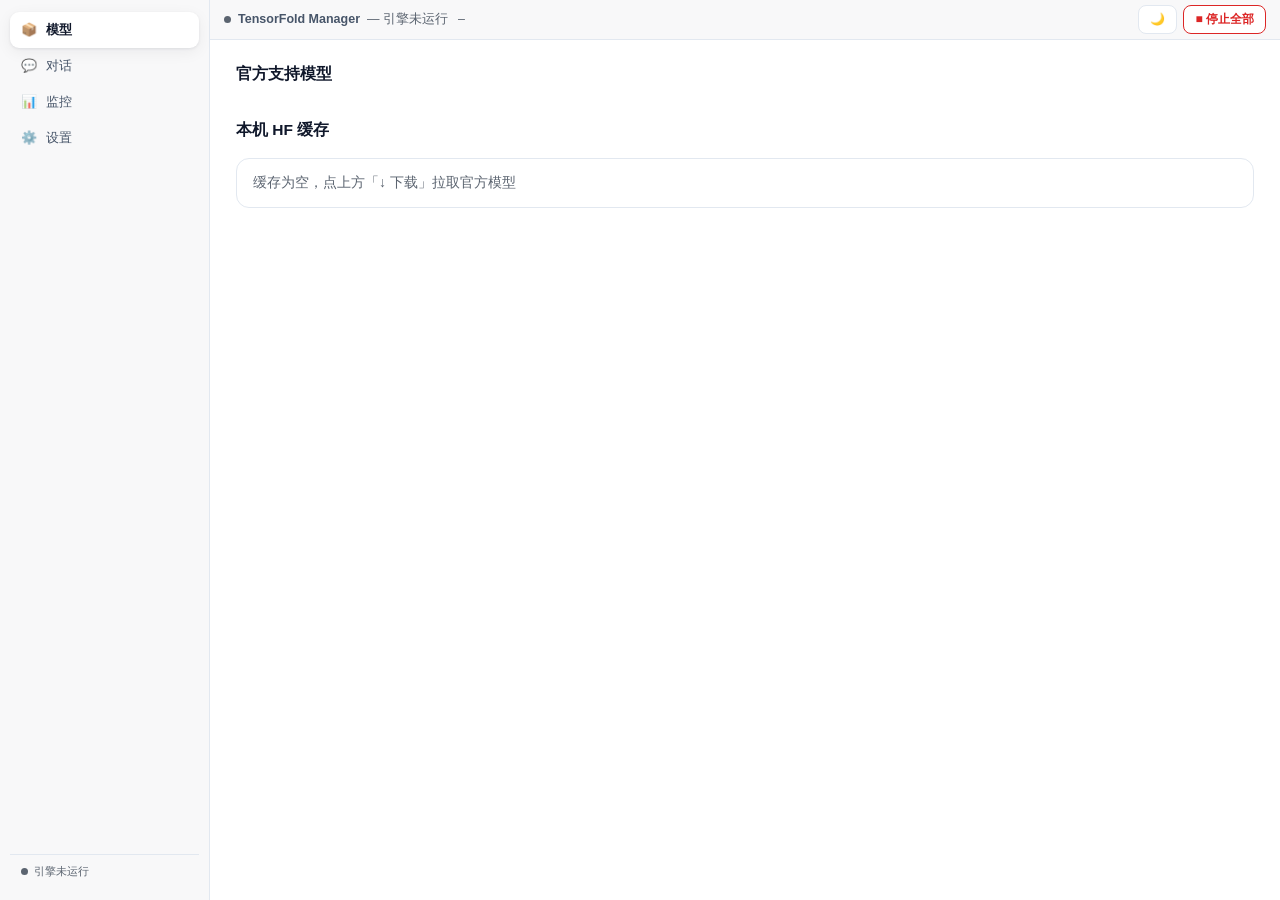
==== ui/index.html @ be12284e "v2.0.0: TensorFold Manager — native-shell Mac manager for TensorFold inference engine - Multi-instan" ====
<!DOCTYPE html>
<html lang="zh" data-theme="light">
<head>
<meta charset="UTF-8">
<meta name="viewport" content="width=device-width, initial-scale=1.0">
<title>TensorFold Manager</title>
<link rel="stylesheet" href="style.css">
</head>
<body>
<div class="app">
  <div class="side">
    <button class="nav-item on" data-page="models"><span class="ni">📦</span>模型<span class="nbadge" id="nav-dl-badge" style="display:none">0</span></button>
    <button class="nav-item" data-page="chat"><span class="ni">💬</span>对话</button>
    <button class="nav-item" data-page="metrics"><span class="ni">📊</span>监控</button>
    <button class="nav-item" data-page="settings"><span class="ni">⚙️</span>设置</button>
    <div class="sp"></div>
    <div class="foot"><span class="dot off" id="side-dot"></span><span id="side-status">引擎未运行</span></div>
  </div>
  <div class="main">

    <div class="topbar">
      <span class="wt"><span class="dot off" id="win-dot"></span>TensorFold Manager <span style="color:var(--ink4);font-weight:400" id="win-status">— 引擎未运行</span></span>
      <span class="ver" id="win-ver">—<span class="vtip" id="win-vtip"></span></span>
      <div class="tb-btns">
        <button class="tbtn" id="win-theme">🌙</button>
        <button class="tbtn stop" id="win-power" onclick="stopAll()">■ 停止全部</button>
      </div>
    </div>

    <!-- 模型页（第一页） -->
    <div class="page on" id="page-models">
      <div class="pg">
        <h3>官方支持模型</h3>
        <div class="mcards" id="mcards"></div>
        <h3>本机 HF 缓存</h3>
        <div class="plist" id="cache-list"></div>
      </div>
    </div>

    <!-- 对话页 -->
    <div class="page" id="page-chat">
      <div class="conv-col">
        <div class="conv-head"><button class="newchat" id="btn-newchat">＋ 新对话</button></div>
        <div class="convs" id="convs"></div>
      </div>
      <div class="chat-col">
        <div class="chat-top">
          <select id="chat-model" class="model-select"></select>
          <span class="chip" id="chat-ctx">ctx —</span>
        </div>
        <div class="chat-body" id="chat-body"></div>
        <div class="chat-input">
          <div class="cin-box">
            <textarea id="chat-text" rows="2" placeholder="问点什么…（⏎ 发送 · ⇧⏎ 换行）"></textarea>
            <div class="cin-bar">
              <span class="mini-chip">⚡ 流式</span>
              <button class="send" id="btn-send">↑</button>
            </div>
          </div>
        </div>
      </div>
    </div>

    <!-- 监控页 -->
    <div class="page" id="page-metrics">
      <div class="pg">
        <div class="mgrid">
          <div class="stat"><div class="lb">生成速度<span>2s</span></div><div class="v" id="st-tps">—<small>tok/s</small></div><div class="sub" id="st-tps-sub">实时</div><div class="bars" id="bars-tps"></div></div>
          <div class="stat"><div class="lb">引擎内存<span>2s</span></div><div class="v" id="st-mem">—</div><div class="sub" id="st-mem-sub">全部实例足迹</div><div class="bars" id="bars-mem"></div></div>
          <div class="stat"><div class="lb">空闲内存<span>2s</span></div><div class="v" id="st-free">—</div><div class="sub" id="st-free-sub">系统可用</div><div class="bars" id="bars-free"></div></div>
        </div>
        <div class="chartbox">
          <div class="lb"><span>token 吞吐（近 10 分钟）</span><span style="font-family:ui-monospace,monospace">输出 <span style="color:var(--ok)">━</span></span></div>
          <svg id="chart-tps" viewBox="0 0 520 110" preserveAspectRatio="none"></svg>
        </div>
        <div class="kv">
          <div class="stat"><div class="lb">KV 缓存占用</div><div class="v" id="st-kv">—</div><div class="sub" id="st-kv-sub">各池最大值</div></div>
          <div class="stat"><div class="lb">请求队列</div><div class="v" id="st-req">—</div><div class="sub" id="st-req-sub">活跃 · 排队</div></div>
          <div class="stat"><div class="lb">MTP 接受率</div><div class="v" id="st-mtp">—</div><div class="sub">草稿采纳</div></div>
          <div class="stat"><div class="lb">运行实例</div><div class="v" id="st-inst">0</div><div class="sub" id="st-inst-sub">多实例并行</div></div>
        </div>
        <div class="plist" id="inst-list"></div>
      </div>
    </div>

    <!-- 设置页 -->
    <div class="page" id="page-settings">
      <div class="pg">
        <h3>引擎</h3>
        <div class="plist">
          <div class="setrow"><div class="sl"><b>端口分配</b><span>多实例并行 · 从 8080 起自动分配空闲端口（模型设置可显式指定）</span></div><span class="field">8080 +自动</span></div>
          <div class="setrow"><div class="sl"><b>默认上下文长度</b><span>--context · 新建/加载模型时的初始值，可在模型设置里单独覆盖</span></div><input class="field num" id="set-ctx" type="number" value="32768"></div>
          <div class="setrow"><div class="sl"><b>并发上限</b><span>--parallel · 同时处理的请求数，超出排队</span></div><input class="field num" id="set-parallel" type="number" value="4"></div>
          <div class="setrow"><div class="sl"><b>Prompt 缓存容量</b><span>--prompt-cache-gib · 跨请求前缀缓存，256G 内存可给大</span></div><input class="field num" id="set-pcache" type="number" value="16"></div>
          <div class="setrow"><div class="sl"><b>启动时自动拉起引擎</b><span>开机后免手动，菜单栏图标变绿即可用</span></div><span class="switch" id="set-autostart"></span></div>
        </div>
        <h3>更新</h3>
        <div class="plist">
          <div class="setrow"><div class="sl"><b>自动检查更新</b><span>每天各查一次 GitHub：引擎源 ashhart/TensorFold · App 源本仓库 Releases</span></div><span class="switch on" id="set-updcheck"></span></div>
          <div class="setrow"><div class="sl"><b>当前版本</b><span id="ver-sub">App — · 引擎 —</span></div><button class="mbtn" id="btn-updcheck">检查更新 ▸</button></div>
          <div class="setrow" id="upd-row" style="display:none"><div class="sl"><b>发现新版本</b><span>顶栏版本号亮绿点 · 一键升级</span></div><button class="mbtn pri" id="btn-updapply">升级</button></div>
        </div>
        <h3>应用</h3>
        <div class="plist">
          <div class="setrow"><div class="sl"><b>菜单栏常驻</b><span>显示 token 速度，点开可启停引擎</span></div><span class="switch on" id="set-menubar"></span></div>
          <div class="setrow"><div class="sl"><b>关闭主窗口时最小化到菜单栏</b><span>而不是退出应用</span></div><span class="switch on" id="set-close2mb"></span></div>
          <div class="setrow"><div class="sl"><b>主题</b><span>浅色 / 深色</span></div><button class="mbtn" id="btn-theme2">切换主题</button></div>
        </div>
        <h3>本地</h3>
        <div class="plist">
          <div class="setrow"><div class="sl"><b>HF 缓存目录</b><span id="hf-sub">~/.cache/huggingface/hub</span></div><button class="mbtn" id="btn-openhf">打开 ▸</button></div>
          <div class="setrow"><div class="sl"><b>API 端点</b><span>复制给其他应用接 OpenAI 兼容接口</span></div><button class="mbtn" id="btn-copyapi">http://127.0.0.1:—/v1 ⧉</button></div>
          <div class="setrow"><div class="sl"><b>代理</b><span>引擎子进程自动清除 PROXY 变量并设 NO_PROXY=127.0.0.1</span></div><span class="field">已内置</span></div>
        </div>
      </div>
    </div>

  </div>

  <div class="overlay" id="ms-overlay" onclick="if(event.target===this)closeSettings()">
    <div class="modal">
      <div class="mh"><b id="ms-title">模型设置</b><button class="x" onclick="closeSettings()">✕</button></div>
      <div class="mb2">
        <div class="seg2">
          <button class="on" onclick="msTab(this,'basic')">基础</button>
          <button onclick="msTab(this,'adv')">高级</button>
        </div>
        <div id="ms-basic">
          <div class="frow"><label>上下文长度<div class="hint2">--context</div></label><input id="ms-context" type="number" value="32768"></div>
          <div class="frow"><label>最大输出<div class="hint2">--max-tokens</div></label><input id="ms-maxtok" type="number" value="4096"></div>
          <div class="frow"><label>温度<div class="hint2">--temperature</div></label><input id="ms-temp" type="number" step="0.05" placeholder="引擎默认"></div>
          <div class="frow"><label>Top-P / Top-K<div class="hint2">--top-p / --top-k</div></label><input id="ms-topp" type="number" step="0.01" placeholder="引擎默认"></div>
          <div class="frow"><label>思考模式<div class="hint2">--thinking / --no-thinking</div></label><span class="switch" id="ms-thinking"></span></div>
          <div class="frow"><label>推理强度<div class="hint2">--reasoning-effort</div></label><select id="ms-effort"><option value="">默认</option><option>low</option><option>medium</option><option>high</option><option>xhigh</option></select></div>
        </div>
        <div id="ms-adv" style="display:none">
          <div class="frow"><label>并发上限<div class="hint2">--parallel</div></label><input id="ms-parallel" type="number" placeholder="用全局设置"></div>
          <div class="frow"><label>服务端口<div class="hint2">--port · 留空自动分配</div></label><input id="ms-port" type="number" placeholder="自动"></div>
          <div class="frow"><label>MTP 草稿数<div class="hint2">--mtp-drafts（0=关推测解码）</div></label><input id="ms-mtpd" type="number" placeholder="引擎默认"></div>
          <div class="frow"><label>MTP 置信阈值<div class="hint2">--mtp-confidence</div></label><input id="ms-mtpc" type="number" step="0.05" placeholder="引擎默认"></div>
          <div class="frow"><label>KV 精度<div class="hint2">--kv-dtype · int8/int4 省内存</div></label><select id="ms-kvdt"><option value="">默认(bf16)</option><option>int8</option><option>int4</option></select></div>
          <div class="frow"><label>Prompt 缓存<div class="hint2">--prompt-cache-gib</div></label><input id="ms-pcache" type="number" placeholder="用全局设置"></div>
          <div class="frow"><label>视觉输入<div class="hint2">--vision · 需模型支持</div></label><span class="switch" id="ms-vision"></span></div>
          <div class="frow"><label>后端<div class="hint2">--backend</div></label><select id="ms-backend"><option value="">auto</option><option>mlx</option></select></div>
        </div>
      </div>
      <div class="mf">
        <button class="mbtn" id="ms-recommend">推荐值</button>
        <button class="mbtn" id="ms-reset">恢复默认</button>
        <button class="mbtn" onclick="closeSettings()">取消</button>
        <button class="mbtn pri" id="ms-save">保存并重启引擎</button>
      </div>
    </div>
  </div>
</div>
<script src="vendor/marked.umd.js"></script>
<script src="vendor/marked-highlight.umd.js"></script>
<script src="vendor/highlight.min.js"></script>
<script src="vendor/purify.min.js"></script>
<script src="app.js"></script>
</body>
</html>
---- ui/style.css ----
/* ============ 设计令牌（深浅两套，全部 var() 引用） ============ */
:root{
  --bg:#ffffff; --bg2:#f8fafc; --bg3:#f1f5f9; --side:#f8f8f9;
  --ink:#0f172a; --ink2:#475569; --ink3:#64748b; --ink4:#5b6470;
  --line:#e2e8f0; --line2:#cbd5e1;
  --code-bg:#f3f4f6;
  --btn:#171717; --btn-hover:#27272a; --btn-ink:#ffffff;
  --danger:#dc2626; --danger-bg:rgba(220,38,38,.08);
  --ok:#16a34a; --ok-bg:rgba(22,163,74,.1);
  --warn:#d97706; --info:#3b82f6;
  --pill:#f1f5f9; --pill-active:#ffffff;
  --shadow:0 1px 3px rgba(15,23,42,.08),0 4px 16px rgba(15,23,42,.06);
  --run-bg:#dcf3e3; --run-ink:#166534; --dl-ink:#1d4ed8; --nbadge-bg:#1d4ed8;
  --shadow-lg:0 8px 40px rgba(15,23,42,.18);
}
[data-theme="dark"]{
  --bg:#1d1d20; --bg2:#252529; --bg3:#2d2d32; --side:#212124;
  --ink:#efefef; --ink2:#c5c5cc; --ink3:#a8a8b0; --ink4:#9a9aa2;
  --line:#3f3f46; --line2:#52525b;
  --code-bg:#27272a;
  --btn:#e5e5e5; --btn-hover:#d4d4d4; --btn-ink:#18181b;
  --danger:#f87171; --danger-bg:rgba(248,113,113,.14);
  --ok:#4ade80; --ok-bg:rgba(74,222,128,.14);
  --warn:#fbbf24; --info:#60a5fa;
  --pill:#2d2d32; --pill-active:#3f3f46;
  --shadow:0 1px 3px rgba(0,0,0,.4);
  --run-bg:#24362a; --run-ink:#6ee7a0; --dl-ink:#93c5fd; --nbadge-bg:#2563eb;
  --shadow-lg:0 8px 40px rgba(0,0,0,.5);
}
*{margin:0;padding:0;box-sizing:border-box}
html,body{height:100%}
body{
  font-family:-apple-system,"SF Pro Text","PingFang SC","Noto Sans SC","Helvetica Neue",sans-serif;
  background:var(--bg);color:var(--ink);font-size:14px;line-height:1.55;
  -webkit-font-smoothing:antialiased;overflow:hidden;
  -webkit-user-select:none;user-select:none;
}
button{font:inherit;cursor:pointer;border:none;background:none;color:inherit}
input,select,textarea{-webkit-user-select:text;user-select:text}
::selection{background:var(--line2)}

/* ============ 顶栏 ============ */
.topbar{height:40px;flex:none;display:flex;align-items:center;padding:0 14px;gap:10px;border-bottom:1px solid var(--line);background:var(--side);-webkit-app-region:drag}
.topbar .wt{font-size:12.5px;font-weight:600;color:var(--ink2);display:flex;align-items:center;gap:7px;-webkit-app-region:no-drag}
.dot{width:7px;height:7px;border-radius:50%;flex:none}
.dot.on{background:var(--ok);box-shadow:0 0 6px var(--ok)}
.dot.off{background:var(--ink4)}
.topbar .tb-btns{margin-left:auto;display:flex;gap:6px;-webkit-app-region:no-drag}
.tbtn{padding:4px 11px;border-radius:8px;font-size:12px;font-weight:600;color:var(--ink2);border:1px solid var(--line);background:var(--bg)}
.tbtn:hover{color:var(--ink);border-color:var(--line2)}
.tbtn.run{background:var(--btn);color:var(--btn-ink);border-color:var(--btn)}
.tbtn.stop{color:var(--danger);border-color:var(--danger)}
.tbtn[disabled]{opacity:.45;cursor:default}
.ver{position:relative;display:inline-flex;align-items:center;font-size:11.5px;color:var(--ink4);font-family:ui-monospace,monospace}
.ver .vdot{width:6px;height:6px;border-radius:50%;background:var(--ok);margin-left:4px;display:none}
.ver.new .vdot{display:inline-block}
.ver .vtip{position:absolute;top:22px;left:50%;transform:translateX(-50%);background:var(--btn);color:var(--btn-ink);font-size:11px;padding:3px 9px;border-radius:6px;white-space:nowrap;display:none;z-index:6;font-family:inherit}
.ver:hover .vtip{display:block}
.overlay{position:fixed;inset:0;background:rgba(10,12,16,.45);display:none;align-items:center;justify-content:center;z-index:20}
.overlay.open{display:flex}
.modal{width:430px;max-height:88%;background:var(--bg);border-radius:14px;box-shadow:var(--shadow-lg);display:flex;flex-direction:column;overflow:hidden}
.modal .mh{display:flex;align-items:center;padding:14px 18px;border-bottom:1px solid var(--line)}
.modal .mh b{font-size:14px}
.modal .mh .x{margin-left:auto;width:24px;height:24px;border-radius:7px;color:var(--ink3);font-size:14px}
.modal .mh .x:hover{background:var(--bg3);color:var(--ink)}
.modal .mb2{padding:14px 18px;overflow:auto}
.seg2{display:inline-flex;background:var(--bg3);border:1px solid var(--line);border-radius:8px;padding:2px;margin-bottom:14px}
.seg2 button{padding:4px 12px;border-radius:6px;font-size:12px;font-weight:600;color:var(--ink2)}
.seg2 button.on{background:var(--bg);color:var(--ink);box-shadow:var(--shadow)}
.frow{display:flex;align-items:center;gap:12px;padding:8px 0}
.frow label{width:120px;flex:none;font-size:12.5px;font-weight:600;color:var(--ink2)}
.frow .hint2{font-size:11px;color:var(--ink4);margin-top:2px;font-weight:400}
.frow input,.frow select{flex:1;background:var(--bg3);border:1px solid var(--line);border-radius:8px;padding:6px 10px;font-family:ui-monospace,monospace;font-size:12px;color:var(--ink);width:100%}
.frow input:focus,.frow select:focus{outline:none;border-color:var(--btn)}
.mf{display:flex;gap:8px;justify-content:flex-end;padding:12px 18px;border-top:1px solid var(--line);background:var(--bg2)}
.mbtn{padding:7px 14px;border-radius:9px;font-size:12.5px;font-weight:600;border:1px solid var(--line);color:var(--ink2)}
.mbtn:hover{color:var(--ink);border-color:var(--line2)}
.mbtn.pri{background:var(--btn);color:var(--btn-ink);border-color:var(--btn)}

.app{display:flex;height:100%}
.side{width:210px;flex:none;background:var(--side);border-right:1px solid var(--line);display:flex;flex-direction:column;padding:12px 10px}
.nav-item{display:flex;align-items:center;gap:9px;padding:8px 11px;border-radius:9px;font-size:13px;font-weight:550;color:var(--ink2);width:100%;text-align:left;transition:all .12s}
.nav-item:hover{background:var(--bg3);color:var(--ink)}
.nav-item.on{background:var(--bg);color:var(--ink);font-weight:650;box-shadow:var(--shadow)}
.nav-item .ni{width:16px;text-align:center;flex:none;opacity:.85}
.nbadge{margin-left:auto;background:var(--nbadge-bg);color:#fff;font-size:10px;font-weight:700;min-width:16px;height:16px;border-radius:99px;display:inline-flex;align-items:center;justify-content:center;padding:0 4px}
.side .sp{flex:1}
.side .foot{font-size:11px;color:var(--ink4);padding:8px 11px;border-top:1px solid var(--line);display:flex;align-items:center;gap:6px}
.main{flex:1;min-width:0;display:flex;flex-direction:column;background:var(--bg)}
.page{display:none;flex:1;min-height:0}
.page.on{display:flex}

/* ---- 对话页 ---- */
.conv-col{width:190px;flex:none;border-right:1px solid var(--line);display:flex;flex-direction:column;background:var(--bg)}
.conv-head{padding:10px;border-bottom:1px solid var(--line)}
.newchat{width:100%;padding:7px;border-radius:9px;border:1px dashed var(--line2);color:var(--ink2);font-size:12.5px;font-weight:600}
.newchat:hover{border-color:var(--btn);color:var(--ink)}
.convs{flex:1;overflow:auto;padding:6px}
.conv{padding:8px 10px;border-radius:9px;font-size:12.5px;color:var(--ink2);cursor:pointer;margin-bottom:2px}
.conv:hover{background:var(--bg3)}
.conv.on{background:var(--pill);color:var(--ink);font-weight:600}
.conv .meta{font-size:10.5px;color:var(--ink4);margin-top:2px;font-weight:400}
.chat-col{flex:1;display:flex;flex-direction:column;min-width:0}
.chat-top{height:44px;flex:none;border-bottom:1px solid var(--line);display:flex;align-items:center;padding:0 16px;gap:8px}
.model-select{background:var(--pill);border:1px solid var(--line);border-radius:99px;padding:3px 10px;font-size:11.5px;font-weight:600;color:var(--ink2);max-width:260px}
.chip{display:inline-flex;align-items:center;gap:6px;padding:3px 10px;border-radius:99px;background:var(--pill);font-size:11.5px;font-weight:600;color:var(--ink2)}
.chip .dot{width:6px;height:6px}
.chat-body{flex:1;overflow:auto;padding:20px 24px;display:flex;flex-direction:column;gap:16px}
.msg{max-width:78%;display:flex;flex-direction:column;gap:4px}
.msg .who{font-size:11px;color:var(--ink4);font-weight:600}
.msg .bub{padding:10px 14px;border-radius:13px;font-size:13.5px;-webkit-user-select:text;user-select:text}
.msg.user{align-self:flex-end;align-items:flex-end}
.msg.user .bub{background:var(--btn);color:var(--btn-ink);border-bottom-right-radius:4px}
.msg.ai{align-self:flex-start}
.msg.ai .bub{background:var(--bg3);border:1px solid var(--line);border-bottom-left-radius:4px;color:var(--ink)}
.bub code.ic{background:var(--code-bg);border:1px solid var(--line);padding:1px 5px;border-radius:5px;font-family:ui-monospace,monospace;font-size:12px}
.bub pre{background:var(--code-bg);border:1px solid var(--line);border-radius:9px;padding:10px 12px;overflow:auto;margin-top:6px;font-family:ui-monospace,monospace;font-size:12px;line-height:1.5;color:var(--ink)}
.bub p+p{margin-top:6px}
.bub ul,.bub ol{padding-left:18px}
.bub table{border-collapse:collapse;margin:6px 0}
.bub th,.bub td{border:1px solid var(--line);padding:3px 8px;font-size:12.5px}
.tps{font-size:11px;color:var(--ink4);display:flex;gap:10px}
.chat-input{flex:none;border-top:1px solid var(--line);padding:12px 16px;background:var(--bg)}
.cin-box{border:1px solid var(--line2);border-radius:13px;padding:10px 12px;background:var(--bg);transition:border-color .15s}
.cin-box:focus-within{border-color:var(--btn)}
.cin-box textarea{width:100%;border:none;background:none;resize:none;font:inherit;font-size:13.5px;color:var(--ink);outline:none}
.cin-box textarea::placeholder{color:var(--ink3)}
.cin-bar{display:flex;align-items:center;gap:8px;margin-top:8px}
.mini-chip{display:inline-flex;gap:5px;align-items:center;font-size:11px;color:var(--ink2);background:var(--bg3);border:1px solid var(--line);padding:3px 9px;border-radius:8px}
.send{margin-left:auto;width:30px;height:30px;border-radius:9px;background:var(--btn);color:var(--btn-ink);display:flex;align-items:center;justify-content:center;font-size:14px}
.send[disabled]{opacity:.45}

/* ---- 模型页 ---- */
.pg{flex:1;overflow:auto;padding:22px 26px;display:flex;flex-direction:column;gap:16px}
.pg h3{font-size:15.5px;font-weight:700}
.mcards{display:grid;grid-template-columns:repeat(2,1fr);gap:12px}
.mcard{border:1px solid var(--line);border-radius:13px;padding:15px 16px;background:var(--bg);transition:border-color .15s}
.mcard:hover{border-color:var(--line2)}
.mcard.active{border-color:var(--ok);box-shadow:0 0 0 3px var(--ok-bg)}
.mcard .mt{display:flex;align-items:center;gap:8px;margin-bottom:6px}
.mcard .mt b{font-size:13.5px}
.mcard .badge{font-size:10.5px;font-weight:700;padding:2px 7px;border-radius:99px}
.badge.run{background:var(--run-bg);color:var(--run-ink)}
.badge.own{background:var(--pill);color:var(--ink2)}
.mcard .rid{font-size:10.5px;color:var(--ink4);font-family:ui-monospace,monospace;margin-bottom:4px}
.mcard .desc{font-size:12px;color:var(--ink3);margin-bottom:10px;min-height:32px}
.mcard .row{display:flex;gap:6px;align-items:center}
.mcard .sz{font-size:11.5px;color:var(--ink4);margin-right:auto;font-family:ui-monospace,monospace}
.sbtn{padding:5px 12px;border-radius:8px;font-size:12px;font-weight:600;border:1px solid var(--line);color:var(--ink2);background:var(--bg)}
.sbtn:hover{border-color:var(--line2);color:var(--ink)}
.sbtn[disabled]{opacity:.45;cursor:default}
.sbtn.pri{background:var(--btn);color:var(--btn-ink);border-color:var(--btn)}
.sbtn.del:hover{color:var(--danger);border-color:var(--danger)}
.prog{height:5px;border-radius:99px;background:var(--bg3);overflow:hidden;margin:8px 0 4px}
.prog i{display:block;height:100%;background:var(--info);border-radius:99px;width:0%}
.plist{border:1px solid var(--line);border-radius:13px;overflow:hidden}
.pitem{display:flex;align-items:center;gap:10px;padding:11px 16px;border-bottom:1px solid var(--line);font-size:12.5px}
.pitem:last-child{border-bottom:none}
.pitem .mono{font-family:ui-monospace,monospace;font-size:11.5px;color:var(--ink2);overflow:hidden;text-overflow:ellipsis;white-space:nowrap}
.pitem .right{margin-left:auto;display:flex;gap:14px;align-items:center;color:var(--ink4);font-size:11.5px;font-family:ui-monospace,monospace;flex:none}
.pitem .empty{color:var(--ink4);font-size:12px;padding:13px 16px}

/* ---- 监控页 ---- */
.mgrid{display:grid;grid-template-columns:repeat(3,1fr);gap:12px}
.stat{border:1px solid var(--line);border-radius:13px;padding:15px 16px;background:var(--bg)}
.stat .lb{font-size:11.5px;color:var(--ink3);font-weight:600;display:flex;align-items:center;justify-content:space-between}
.stat .v{font-size:26px;font-weight:750;letter-spacing:-.02em;margin:6px 0 2px;font-variant-numeric:tabular-nums}
.stat .v small{font-size:12px;color:var(--ink4);font-weight:500}
.stat .sub{font-size:11px;color:var(--ink4);font-family:ui-monospace,monospace}
.bars{display:flex;gap:2.5px;align-items:flex-end;height:44px;margin-top:10px}
.bars i{flex:1;background:var(--line2);border-radius:2px;min-height:3px}
.bars i.hot{background:var(--warn)}
.bars i.max{background:var(--danger)}
.chartbox{border:1px solid var(--line);border-radius:13px;padding:15px 16px;background:var(--bg)}
.chartbox .lb{font-size:11.5px;color:var(--ink3);font-weight:600;margin-bottom:8px;display:flex;justify-content:space-between}
.chartbox svg{width:100%;height:120px;display:block}
.kv{display:grid;grid-template-columns:repeat(4,1fr);gap:12px}

/* ---- 设置页 ---- */
.setrow{display:flex;align-items:center;gap:14px;padding:13px 16px;border-bottom:1px solid var(--line)}
.setrow:last-child{border-bottom:none}
.setrow .sl{flex:1}
.setrow .sl b{font-size:13px;display:block}
.setrow .sl span{font-size:11.5px;color:var(--ink4)}
.field{background:var(--bg3);border:1px solid var(--line);border-radius:8px;padding:5px 10px;font-family:ui-monospace,monospace;font-size:12px;color:var(--ink);min-width:120px;text-align:center}
input.field{text-align:center}
input.field.num{min-width:120px}
.switch{width:36px;height:21px;border-radius:99px;background:var(--line2);position:relative;flex:none;cursor:pointer}
.switch::after{content:"";position:absolute;top:2px;left:2px;width:17px;height:17px;border-radius:50%;background:#fff;box-shadow:var(--shadow);transition:left .15s}
.switch.on{background:var(--ok)}
.switch.on::after{left:17px}

/* ---- 日志抽屉 ---- */
.logbox{border:1px solid var(--line);border-radius:13px;background:var(--code-bg);padding:10px 12px;max-height:180px;overflow:auto;font-family:ui-monospace,monospace;font-size:11px;line-height:1.6;color:var(--ink2);white-space:pre-wrap;-webkit-user-select:text;user-select:text}

/* toast */
#toast{position:fixed;bottom:18px;left:50%;transform:translateX(-50%);background:var(--btn);color:var(--btn-ink);padding:8px 16px;border-radius:10px;font-size:12.5px;font-weight:600;box-shadow:var(--shadow-lg);display:none;z-index:50;max-width:70%}
#toast.show{display:block}

/* hljs 双主题基色（精简版，跟随令牌） */
.hljs-keyword,.hljs-selector-tag,.hljs-type{color:var(--info)}
.hljs-string,.hljs-attr,.hljs-template-variable{color:var(--ok)}
.hljs-number,.hljs-literal{color:var(--warn)}
.hljs-comment,.hljs-quote{color:var(--ink4)}
.hljs-title,.hljs-function .hljs-title,.hljs-section{color:var(--danger)}
.hljs-built_in,.hljs-name{color:var(--dl-ink)}
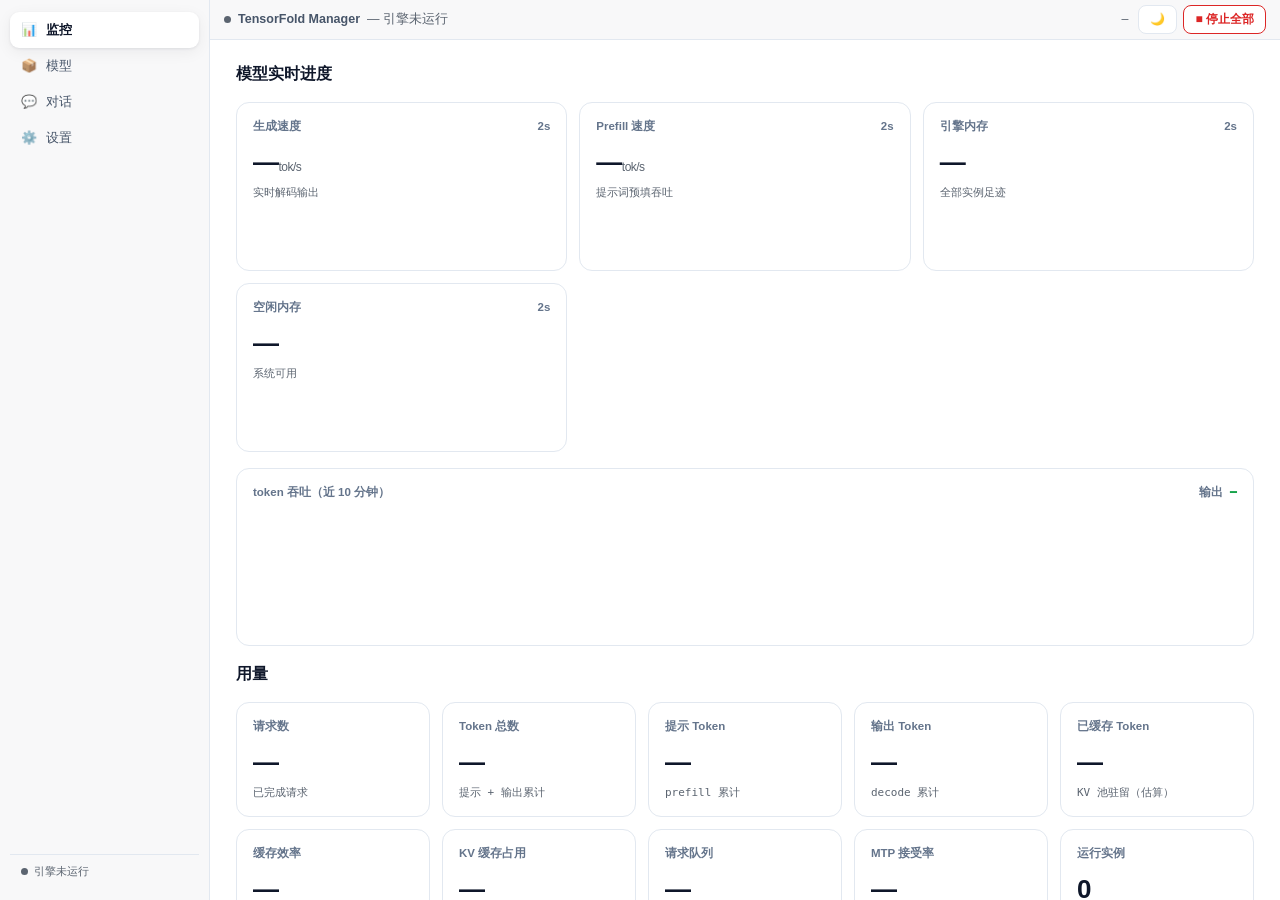
==== commit dd651180: "feat(v2.1): nav reorder, engine-upgrade hardening, metrics expansion, chat auto-load 1) 导航定序：监控 → 模型" ====
--- a/ui/index.html
+++ b/ui/index.html
@@ -9,9 +9,9 @@
 <body>
 <div class="app">
   <div class="side">
-    <button class="nav-item on" data-page="models"><span class="ni">📦</span>模型<span class="nbadge" id="nav-dl-badge" style="display:none">0</span></button>
+    <button class="nav-item on" data-page="metrics"><span class="ni">📊</span>监控</button>
+    <button class="nav-item" data-page="models"><span class="ni">📦</span>模型<span class="nbadge" id="nav-dl-badge" style="display:none">0</span></button>
     <button class="nav-item" data-page="chat"><span class="ni">💬</span>对话</button>
-    <button class="nav-item" data-page="metrics"><span class="ni">📊</span>监控</button>
     <button class="nav-item" data-page="settings"><span class="ni">⚙️</span>设置</button>
     <div class="sp"></div>
     <div class="foot"><span class="dot off" id="side-dot"></span><span id="side-status">引擎未运行</span></div>
@@ -27,8 +27,8 @@
       </div>
     </div>
 
-    <!-- 模型页（第一页） -->
-    <div class="page on" id="page-models">
+    <!-- 监控页（第一页，用户 2026-10-08 定序）：完整块在下方 -->
+    <div class="page" id="page-models">
       <div class="pg">
         <h3>官方支持模型</h3>
         <div class="mcards" id="mcards"></div>
@@ -61,11 +61,13 @@
       </div>
     </div>
 
-    <!-- 监控页 -->
-    <div class="page" id="page-metrics">
+    <!-- 监控页（第一页） -->
+    <div class="page on" id="page-metrics">
       <div class="pg">
+        <h3>模型实时进度</h3>
         <div class="mgrid">
-          <div class="stat"><div class="lb">生成速度<span>2s</span></div><div class="v" id="st-tps">—<small>tok/s</small></div><div class="sub" id="st-tps-sub">实时</div><div class="bars" id="bars-tps"></div></div>
+          <div class="stat"><div class="lb">生成速度<span>2s</span></div><div class="v" id="st-tps">—<small>tok/s</small></div><div class="sub" id="st-tps-sub">实时解码输出</div><div class="bars" id="bars-tps"></div></div>
+          <div class="stat"><div class="lb">Prefill 速度<span>2s</span></div><div class="v" id="st-prefill">—<small>tok/s</small></div><div class="sub" id="st-prefill-sub">提示词预填吞吐</div></div>
           <div class="stat"><div class="lb">引擎内存<span>2s</span></div><div class="v" id="st-mem">—</div><div class="sub" id="st-mem-sub">全部实例足迹</div><div class="bars" id="bars-mem"></div></div>
           <div class="stat"><div class="lb">空闲内存<span>2s</span></div><div class="v" id="st-free">—</div><div class="sub" id="st-free-sub">系统可用</div><div class="bars" id="bars-free"></div></div>
         </div>
@@ -73,11 +75,28 @@
           <div class="lb"><span>token 吞吐（近 10 分钟）</span><span style="font-family:ui-monospace,monospace">输出 <span style="color:var(--ok)">━</span></span></div>
           <svg id="chart-tps" viewBox="0 0 520 110" preserveAspectRatio="none"></svg>
         </div>
+        <h3>用量</h3>
         <div class="kv">
+          <div class="stat"><div class="lb">请求数</div><div class="v" id="st-reqs-done">—</div><div class="sub" id="st-reqs-sub">已完成请求</div></div>
+          <div class="stat"><div class="lb">Token 总数</div><div class="v" id="st-tok-all">—</div><div class="sub">提示 + 输出累计</div></div>
+          <div class="stat"><div class="lb">提示 Token</div><div class="v" id="st-tok-prompt">—</div><div class="sub" id="st-tok-prompt-sub">prefill 累计</div></div>
+          <div class="stat"><div class="lb">输出 Token</div><div class="v" id="st-tok-gen">—</div><div class="sub">decode 累计</div></div>
+          <div class="stat"><div class="lb">已缓存 Token</div><div class="v" id="st-tok-cached">—</div><div class="sub" id="st-tok-cached-sub">KV 池驻留（估算）</div></div>
+          <div class="stat"><div class="lb">缓存效率</div><div class="v" id="st-cache-eff">—</div><div class="sub">缓存命中 / 提示总量</div></div>
           <div class="stat"><div class="lb">KV 缓存占用</div><div class="v" id="st-kv">—</div><div class="sub" id="st-kv-sub">各池最大值</div></div>
           <div class="stat"><div class="lb">请求队列</div><div class="v" id="st-req">—</div><div class="sub" id="st-req-sub">活跃 · 排队</div></div>
           <div class="stat"><div class="lb">MTP 接受率</div><div class="v" id="st-mtp">—</div><div class="sub">草稿采纳</div></div>
           <div class="stat"><div class="lb">运行实例</div><div class="v" id="st-inst">0</div><div class="sub" id="st-inst-sub">多实例并行</div></div>
+        </div>
+        <h3>本机性能</h3>
+        <div class="mgrid">
+          <div class="stat"><div class="lb">CPU<span>2s</span></div><div class="v" id="st-cpu">—<small>%</small></div><div class="sub" id="st-cpu-sub">整机占用</div><div class="bars" id="bars-cpu"></div></div>
+          <div class="stat"><div class="lb">GPU<span>2s</span></div><div class="v" id="st-gpu">—<small>%</small></div><div class="sub" id="st-gpu-sub">Apple GPU 利用率</div><div class="bars" id="bars-gpu"></div></div>
+          <div class="stat"><div class="lb">内存</div><div class="v" id="st-hostmem">—</div><div class="sub" id="st-hostmem-sub">已用 / 总量</div></div>
+        </div>
+        <div class="plist">
+          <div class="pitem"><span style="color:var(--ink3);font-size:12.5px">软件版本</span><span class="right" id="host-versions">—</span></div>
+          <div class="pitem"><span style="color:var(--ink3);font-size:12.5px">冷热缓存</span><span class="right" id="host-cache-tier">—</span></div>
         </div>
         <div class="plist" id="inst-list"></div>
       </div>
--- a/ui/style.css
+++ b/ui/style.css
@@ -41,7 +41,8 @@
 
 /* ============ 顶栏 ============ */
 .topbar{height:40px;flex:none;display:flex;align-items:center;padding:0 14px;gap:10px;border-bottom:1px solid var(--line);background:var(--side);-webkit-app-region:drag}
-.topbar .wt{font-size:12.5px;font-weight:600;color:var(--ink2);display:flex;align-items:center;gap:7px;-webkit-app-region:no-drag}
+.topbar .wt{font-size:12.5px;font-weight:600;color:var(--ink2);display:flex;align-items:center;gap:7px;-webkit-app-region:no-drag;min-width:0;flex:1 1 auto;overflow:hidden}
+.topbar .wt #win-status{white-space:nowrap;overflow:hidden;text-overflow:ellipsis}
 .dot{width:7px;height:7px;border-radius:50%;flex:none}
 .dot.on{background:var(--ok);box-shadow:0 0 6px var(--ok)}
 .dot.off{background:var(--ink4)}
@@ -69,7 +70,7 @@
 .seg2 button.on{background:var(--bg);color:var(--ink);box-shadow:var(--shadow)}
 .frow{display:flex;align-items:center;gap:12px;padding:8px 0}
 .frow label{width:120px;flex:none;font-size:12.5px;font-weight:600;color:var(--ink2)}
-.frow .hint2{font-size:11px;color:var(--ink4);margin-top:2px;font-weight:400}
+.frow .hint2{font-size:11px;color:var(--ink4);margin-top:2px;font-weight:400;white-space:nowrap;overflow:hidden;text-overflow:ellipsis;display:block;width:100%}
 .frow input,.frow select{flex:1;background:var(--bg3);border:1px solid var(--line);border-radius:8px;padding:6px 10px;font-family:ui-monospace,monospace;font-size:12px;color:var(--ink);width:100%}
 .frow input:focus,.frow select:focus{outline:none;border-color:var(--btn)}
 .mf{display:flex;gap:8px;justify-content:flex-end;padding:12px 18px;border-top:1px solid var(--line);background:var(--bg2)}
@@ -142,9 +143,9 @@
 .mcard .badge{font-size:10.5px;font-weight:700;padding:2px 7px;border-radius:99px}
 .badge.run{background:var(--run-bg);color:var(--run-ink)}
 .badge.own{background:var(--pill);color:var(--ink2)}
-.mcard .rid{font-size:10.5px;color:var(--ink4);font-family:ui-monospace,monospace;margin-bottom:4px}
+.mcard .rid{font-size:10.5px;color:var(--ink4);font-family:ui-monospace,monospace;margin-bottom:4px;overflow:hidden;text-overflow:ellipsis;white-space:nowrap}
 .mcard .desc{font-size:12px;color:var(--ink3);margin-bottom:10px;min-height:32px}
-.mcard .row{display:flex;gap:6px;align-items:center}
+.mcard .row{display:flex;gap:6px;align-items:center;flex-wrap:wrap}
 .mcard .sz{font-size:11.5px;color:var(--ink4);margin-right:auto;font-family:ui-monospace,monospace}
 .sbtn{padding:5px 12px;border-radius:8px;font-size:12px;font-weight:600;border:1px solid var(--line);color:var(--ink2);background:var(--bg)}
 .sbtn:hover{border-color:var(--line2);color:var(--ink)}
@@ -156,7 +157,7 @@
 .plist{border:1px solid var(--line);border-radius:13px;overflow:hidden}
 .pitem{display:flex;align-items:center;gap:10px;padding:11px 16px;border-bottom:1px solid var(--line);font-size:12.5px}
 .pitem:last-child{border-bottom:none}
-.pitem .mono{font-family:ui-monospace,monospace;font-size:11.5px;color:var(--ink2);overflow:hidden;text-overflow:ellipsis;white-space:nowrap}
+.pitem .mono{font-family:ui-monospace,monospace;font-size:11.5px;color:var(--ink2);overflow:hidden;text-overflow:ellipsis;white-space:nowrap;min-width:0;flex:1 1 auto}
 .pitem .right{margin-left:auto;display:flex;gap:14px;align-items:center;color:var(--ink4);font-size:11.5px;font-family:ui-monospace,monospace;flex:none}
 .pitem .empty{color:var(--ink4);font-size:12px;padding:13px 16px}
 
@@ -174,7 +175,7 @@
 .chartbox{border:1px solid var(--line);border-radius:13px;padding:15px 16px;background:var(--bg)}
 .chartbox .lb{font-size:11.5px;color:var(--ink3);font-weight:600;margin-bottom:8px;display:flex;justify-content:space-between}
 .chartbox svg{width:100%;height:120px;display:block}
-.kv{display:grid;grid-template-columns:repeat(4,1fr);gap:12px}
+.kv{display:grid;grid-template-columns:repeat(5,1fr);gap:12px}
 
 /* ---- 设置页 ---- */
 .setrow{display:flex;align-items:center;gap:14px;padding:13px 16px;border-bottom:1px solid var(--line)}
@@ -194,7 +195,7 @@
 .logbox{border:1px solid var(--line);border-radius:13px;background:var(--code-bg);padding:10px 12px;max-height:180px;overflow:auto;font-family:ui-monospace,monospace;font-size:11px;line-height:1.6;color:var(--ink2);white-space:pre-wrap;-webkit-user-select:text;user-select:text}
 
 /* toast */
-#toast{position:fixed;bottom:18px;left:50%;transform:translateX(-50%);background:var(--btn);color:var(--btn-ink);padding:8px 16px;border-radius:10px;font-size:12.5px;font-weight:600;box-shadow:var(--shadow-lg);display:none;z-index:50;max-width:70%}
+#toast{position:fixed;bottom:18px;left:50%;transform:translateX(-50%);background:var(--btn);color:var(--btn-ink);padding:8px 16px;border-radius:10px;font-size:12.5px;font-weight:600;box-shadow:var(--shadow-lg);display:none;z-index:50;max-width:70%;pointer-events:none}
 #toast.show{display:block}
 
 /* hljs 双主题基色（精简版，跟随令牌） */
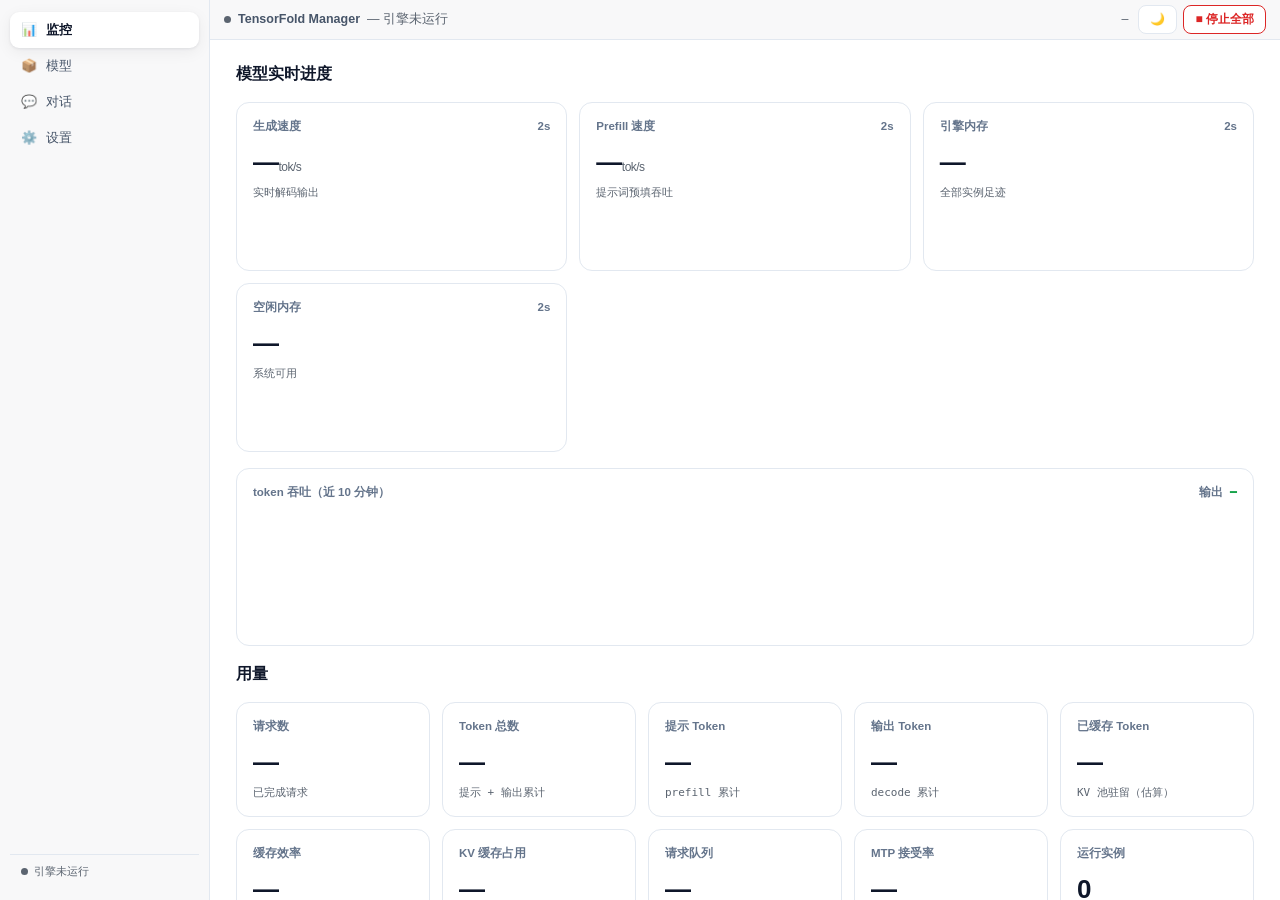
==== commit a986a512: "v2.1.2: scan model dirs beyond the HF cache Model scanning used to look only at ~/.cache/huggingface" ====
--- a/ui/index.html
+++ b/ui/index.html
@@ -113,6 +113,14 @@
           <div class="setrow"><div class="sl"><b>Prompt 缓存容量</b><span>--prompt-cache-gib · 跨请求前缀缓存，256G 内存可给大</span></div><input class="field num" id="set-pcache" type="number" value="16"></div>
           <div class="setrow"><div class="sl"><b>启动时自动拉起引擎</b><span>开机后免手动，菜单栏图标变绿即可用</span></div><span class="switch" id="set-autostart"></span></div>
         </div>
+        <h3>模型目录</h3>
+        <div class="plist" id="scan-roots"></div>
+        <div class="plist" style="margin-top:9px">
+          <div class="setrow"><div class="sl"><b>添加自定义目录</b><span>再扫一份模型权重（子目录里有 config.json 即识别）；HF 缓存与 oMLX / MTPLX / LM Studio 已内置</span></div>
+            <input class="field path" id="scan-path" type="text" placeholder="/path/to/models">
+            <button class="mbtn" id="btn-pickdir">选择…</button>
+            <button class="mbtn pri" id="btn-adddir">添加</button></div>
+        </div>
         <h3>更新</h3>
         <div class="plist">
           <div class="setrow"><div class="sl"><b>自动检查更新</b><span>每天各查一次 GitHub：引擎源 ashhart/TensorFold · App 源本仓库 Releases</span></div><span class="switch on" id="set-updcheck"></span></div>
--- a/ui/style.css
+++ b/ui/style.css
@@ -205,3 +205,12 @@
 .hljs-comment,.hljs-quote{color:var(--ink4)}
 .hljs-title,.hljs-function .hljs-title,.hljs-section{color:var(--danger)}
 .hljs-built_in,.hljs-name{color:var(--dl-ink)}
+
+/* ---- 模型目录（扫描根） ---- */
+.field.path{text-align:left;min-width:230px;flex:1 1 auto}
+#scan-roots .pitem{gap:9px}
+.tag{font-size:10.5px;padding:2px 7px;border-radius:99px;background:var(--pill);color:var(--ink2);flex:none}
+.tag.custom{color:var(--info);border:1px solid var(--line2)}
+#scan-roots .pth{font-family:ui-monospace,monospace;font-size:11px;color:var(--ink4);overflow:hidden;text-overflow:ellipsis;white-space:nowrap;flex:1 1 auto;min-width:0}
+#scan-roots .cnt{color:var(--ink3);flex:none}
+#scan-roots .miss{color:var(--warn);flex:none}
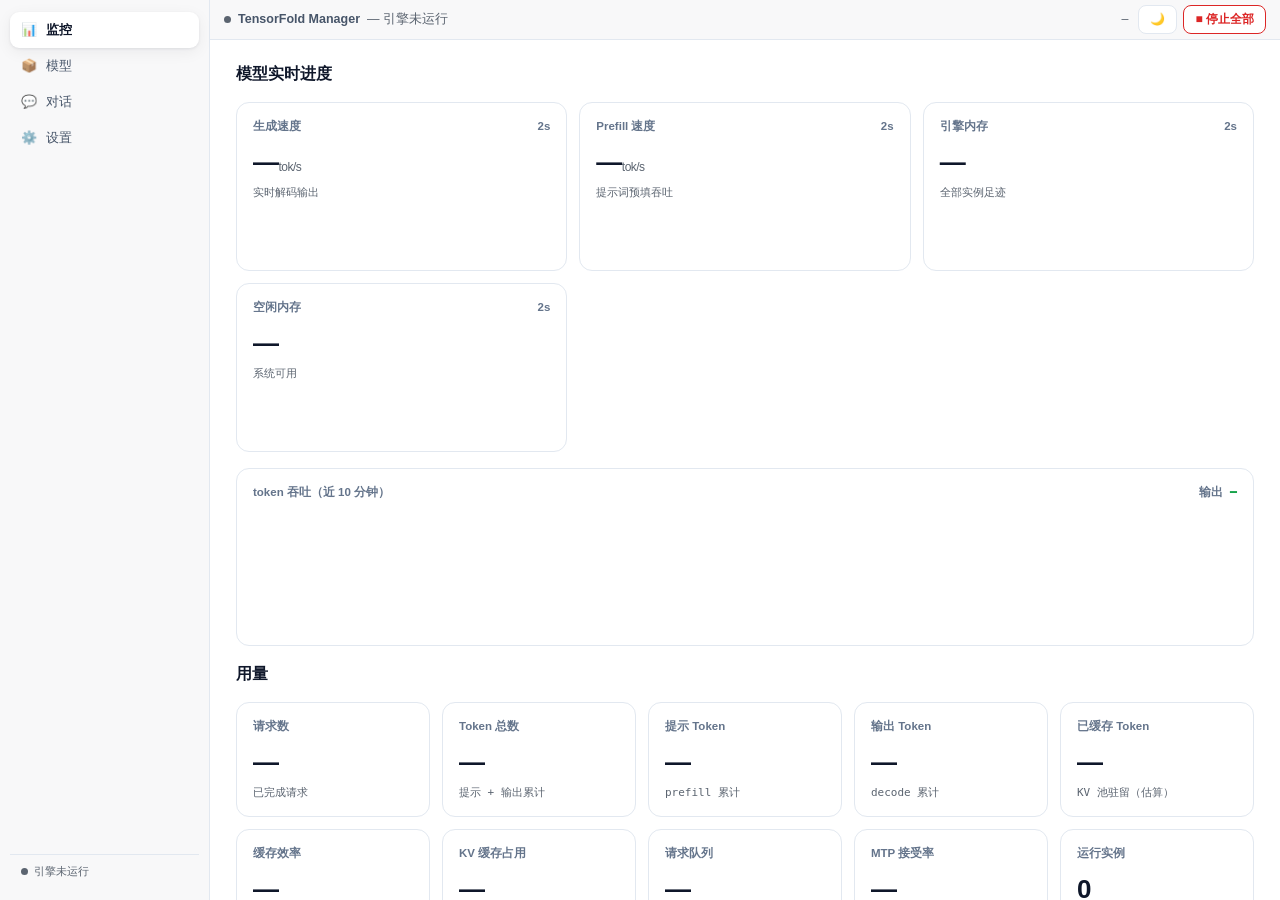
==== commit 704f5858: "v2.1.3: 监控读数整数化 + 空态文案移出 SVG；修桥线程 fork 死锁 用户反馈（2026-10-09） - 监控页「暂无吞吐数据」字体变形 - 所有输入/输出数据显示保留 0 位小数  " ====
--- a/ui/index.html
+++ b/ui/index.html
@@ -73,7 +73,10 @@
         </div>
         <div class="chartbox">
           <div class="lb"><span>token 吞吐（近 10 分钟）</span><span style="font-family:ui-monospace,monospace">输出 <span style="color:var(--ok)">━</span></span></div>
-          <svg id="chart-tps" viewBox="0 0 520 110" preserveAspectRatio="none"></svg>
+          <div class="chartwrap">
+            <svg id="chart-tps" viewBox="0 0 520 110" preserveAspectRatio="none"></svg>
+            <div class="chart-empty" id="chart-tps-empty">暂无吞吐数据</div>
+          </div>
         </div>
         <h3>用量</h3>
         <div class="kv">
@@ -153,8 +156,9 @@
           <button onclick="msTab(this,'adv')">高级</button>
         </div>
         <div id="ms-basic">
-          <div class="frow"><label>上下文长度<div class="hint2">--context</div></label><input id="ms-context" type="number" value="32768"></div>
-          <div class="frow"><label>最大输出<div class="hint2">--max-tokens</div></label><input id="ms-maxtok" type="number" value="4096"></div>
+          <div class="attrs" id="ms-attrs"></div>
+          <div class="frow"><label>上下文长度<div class="hint2" id="ms-ctx-hint">--context · 输入上限</div></label><input id="ms-context" type="number" value="32768"></div>
+          <div class="frow"><label>最大输出<div class="hint2" id="ms-maxtok-hint">--max-tokens · 输出上限</div></label><input id="ms-maxtok" type="number" value="4096"></div>
           <div class="frow"><label>温度<div class="hint2">--temperature</div></label><input id="ms-temp" type="number" step="0.05" placeholder="引擎默认"></div>
           <div class="frow"><label>Top-P / Top-K<div class="hint2">--top-p / --top-k</div></label><input id="ms-topp" type="number" step="0.01" placeholder="引擎默认"></div>
           <div class="frow"><label>思考模式<div class="hint2">--thinking / --no-thinking</div></label><span class="switch" id="ms-thinking"></span></div>
@@ -172,7 +176,7 @@
         </div>
       </div>
       <div class="mf">
-        <button class="mbtn" id="ms-recommend">推荐值</button>
+        <button class="mbtn" id="ms-recommend">模型默认</button>
         <button class="mbtn" id="ms-reset">恢复默认</button>
         <button class="mbtn" onclick="closeSettings()">取消</button>
         <button class="mbtn pri" id="ms-save">保存并重启引擎</button>
--- a/ui/style.css
+++ b/ui/style.css
@@ -73,6 +73,15 @@
 .frow .hint2{font-size:11px;color:var(--ink4);margin-top:2px;font-weight:400;white-space:nowrap;overflow:hidden;text-overflow:ellipsis;display:block;width:100%}
 .frow input,.frow select{flex:1;background:var(--bg3);border:1px solid var(--line);border-radius:8px;padding:6px 10px;font-family:ui-monospace,monospace;font-size:12px;color:var(--ink);width:100%}
 .frow input:focus,.frow select:focus{outline:none;border-color:var(--btn)}
+/* 模型属性区（设置弹窗基础段顶部）：能力/加速配套只读徽标，自动换行不溢出 */
+.attrs{display:flex;flex-wrap:wrap;gap:6px;padding:2px 0 10px;border-bottom:1px solid var(--line);margin-bottom:10px}
+.attrs .at{display:inline-flex;align-items:center;gap:4px;font-size:11px;font-weight:600;padding:3px 8px;border-radius:999px;background:var(--bg3);border:1px solid var(--line);color:var(--ink2);max-width:100%;white-space:nowrap;overflow:hidden;text-overflow:ellipsis}
+.attrs .at.on{background:var(--ok-bg,var(--bg3));color:var(--ok,var(--ink2));border-color:currentColor}
+.attrs .at.off{color:var(--ink4)}
+.attrs .at.dim{font-weight:400;color:var(--ink3)}
+.attrs .at.warn{color:var(--danger);border-color:currentColor}
+.attrs .at .k{font-weight:400;color:var(--ink4)}
+.attrs .at .k::after{content:'：'}
 .mf{display:flex;gap:8px;justify-content:flex-end;padding:12px 18px;border-top:1px solid var(--line);background:var(--bg2)}
 .mbtn{padding:7px 14px;border-radius:9px;font-size:12.5px;font-weight:600;border:1px solid var(--line);color:var(--ink2)}
 .mbtn:hover{color:var(--ink);border-color:var(--line2)}
@@ -175,6 +184,13 @@
 .chartbox{border:1px solid var(--line);border-radius:13px;padding:15px 16px;background:var(--bg)}
 .chartbox .lb{font-size:11.5px;color:var(--ink3);font-weight:600;margin-bottom:8px;display:flex;justify-content:space-between}
 .chartbox svg{width:100%;height:120px;display:block}
+/* SVG 是 preserveAspectRatio="none" 的等比拉伸坐标系（520×110 → 全宽×120），
+   任何放在 <svg> 里的 <text> 都会被横向压扁（"字体变形"）。
+   故空态文案改用 HTML 覆盖层，与 SVG 解耦。 */
+.chartwrap{position:relative}
+.chart-empty{position:absolute;inset:0;display:none;align-items:center;justify-content:center;
+  font-size:11.5px;font-weight:600;color:var(--ink4);pointer-events:none}
+.chart-empty.on{display:flex}
 .kv{display:grid;grid-template-columns:repeat(5,1fr);gap:12px}
 
 /* ---- 设置页 ---- */
@@ -190,6 +206,8 @@
 .switch::after{content:"";position:absolute;top:2px;left:2px;width:17px;height:17px;border-radius:50%;background:#fff;box-shadow:var(--shadow);transition:left .15s}
 .switch.on{background:var(--ok)}
 .switch.on::after{left:17px}
+/* 模型不支持的能力：开关置灰不可点（settings 弹窗按模型 config 能力判定） */
+.switch.disabled{opacity:.4;cursor:not-allowed;pointer-events:none}
 
 /* ---- 日志抽屉 ---- */
 .logbox{border:1px solid var(--line);border-radius:13px;background:var(--code-bg);padding:10px 12px;max-height:180px;overflow:auto;font-family:ui-monospace,monospace;font-size:11px;line-height:1.6;color:var(--ink2);white-space:pre-wrap;-webkit-user-select:text;user-select:text}
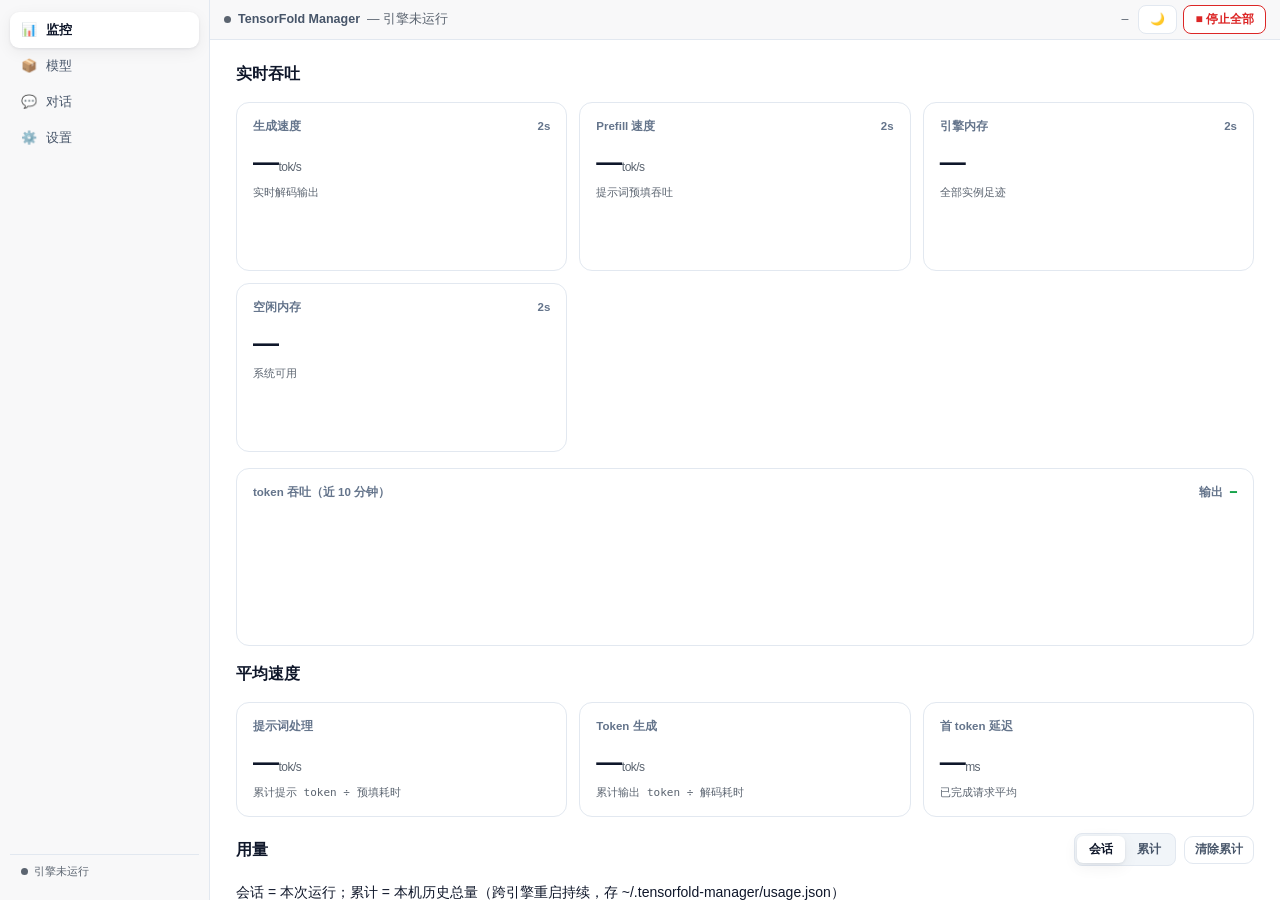
==== commit 4fdb6824: "v2.1.5：监控改真读数 + 累计用量账本 + 监听范围 + 本机性能 用户反馈四条 + 一条补充，逐条落地：  1) 实时进度「不要模拟、要真数字」——    - 修「读数有一半时候是空」：/me" ====
--- a/ui/index.html
+++ b/ui/index.html
@@ -64,7 +64,7 @@
     <!-- 监控页（第一页） -->
     <div class="page on" id="page-metrics">
       <div class="pg">
-        <h3>模型实时进度</h3>
+        <h3>实时吞吐</h3>
         <div class="mgrid">
           <div class="stat"><div class="lb">生成速度<span>2s</span></div><div class="v" id="st-tps">—<small>tok/s</small></div><div class="sub" id="st-tps-sub">实时解码输出</div><div class="bars" id="bars-tps"></div></div>
           <div class="stat"><div class="lb">Prefill 速度<span>2s</span></div><div class="v" id="st-prefill">—<small>tok/s</small></div><div class="sub" id="st-prefill-sub">提示词预填吞吐</div></div>
@@ -78,28 +78,45 @@
             <div class="chart-empty" id="chart-tps-empty">暂无吞吐数据</div>
           </div>
         </div>
-        <h3>用量</h3>
+        <h3>平均速度</h3>
+        <div class="mgrid">
+          <div class="stat"><div class="lb">提示词处理</div><div class="v" id="st-pre-avg">—<small>tok/s</small></div><div class="sub">累计提示 token ÷ 预填耗时</div></div>
+          <div class="stat"><div class="lb">Token 生成</div><div class="v" id="st-gen-avg">—<small>tok/s</small></div><div class="sub">累计输出 token ÷ 解码耗时</div></div>
+          <div class="stat"><div class="lb">首 token 延迟</div><div class="v" id="st-ttft">—<small>ms</small></div><div class="sub">已完成请求平均</div></div>
+        </div>
+        <h3>用量<span class="hact">
+          <span class="seg2" id="st-usage-mode">
+            <button class="on" data-mode="session" onclick="setUsageMode('session')">会话</button>
+            <button data-mode="cumulative" onclick="setUsageMode('cumulative')">累计</button>
+          </span>
+          <button class="mbtn" id="st-usage-clear" onclick="clearUsage()">清除累计</button>
+        </span></h3>
+        <div class="hint2" id="st-usage-note">会话 = 本次运行；累计 = 本机历史总量（跨引擎重启持续，存 ~/.tensorfold-manager/usage.json）</div>
         <div class="kv">
           <div class="stat"><div class="lb">请求数</div><div class="v" id="st-reqs-done">—</div><div class="sub" id="st-reqs-sub">已完成请求</div></div>
-          <div class="stat"><div class="lb">Token 总数</div><div class="v" id="st-tok-all">—</div><div class="sub">提示 + 输出累计</div></div>
+          <div class="stat"><div class="lb">Token 总数</div><div class="v" id="st-tok-all">—</div><div class="sub">提示 + 输出</div></div>
           <div class="stat"><div class="lb">提示 Token</div><div class="v" id="st-tok-prompt">—</div><div class="sub" id="st-tok-prompt-sub">prefill 累计</div></div>
           <div class="stat"><div class="lb">输出 Token</div><div class="v" id="st-tok-gen">—</div><div class="sub">decode 累计</div></div>
-          <div class="stat"><div class="lb">已缓存 Token</div><div class="v" id="st-tok-cached">—</div><div class="sub" id="st-tok-cached-sub">KV 池驻留（估算）</div></div>
-          <div class="stat"><div class="lb">缓存效率</div><div class="v" id="st-cache-eff">—</div><div class="sub">缓存命中 / 提示总量</div></div>
+          <div class="stat"><div class="lb">KV 缓存驻留</div><div class="v" id="st-tok-cached">—</div><div class="sub" id="st-tok-cached-sub">KV 池占用（估算）</div></div>
           <div class="stat"><div class="lb">KV 缓存占用</div><div class="v" id="st-kv">—</div><div class="sub" id="st-kv-sub">各池最大值</div></div>
           <div class="stat"><div class="lb">请求队列</div><div class="v" id="st-req">—</div><div class="sub" id="st-req-sub">活跃 · 排队</div></div>
           <div class="stat"><div class="lb">MTP 接受率</div><div class="v" id="st-mtp">—</div><div class="sub">草稿采纳</div></div>
           <div class="stat"><div class="lb">运行实例</div><div class="v" id="st-inst">0</div><div class="sub" id="st-inst-sub">多实例并行</div></div>
         </div>
+        <div class="utbl" id="st-usage-models"></div>
         <h3>本机性能</h3>
         <div class="mgrid">
-          <div class="stat"><div class="lb">CPU<span>2s</span></div><div class="v" id="st-cpu">—<small>%</small></div><div class="sub" id="st-cpu-sub">整机占用</div><div class="bars" id="bars-cpu"></div></div>
-          <div class="stat"><div class="lb">GPU<span>2s</span></div><div class="v" id="st-gpu">—<small>%</small></div><div class="sub" id="st-gpu-sub">Apple GPU 利用率</div><div class="bars" id="bars-gpu"></div></div>
+          <div class="stat"><div class="lb">CPU<span>1s</span></div><div class="v" id="st-cpu">—<small>%</small></div><div class="sub" id="st-cpu-sub">整机占用</div><div class="coregrid" id="cores-cpu"></div></div>
+          <div class="stat"><div class="lb">GPU<span>1s</span></div><div class="v" id="st-gpu">—<small>%</small></div><div class="sub" id="st-gpu-sub">整卡利用率</div><div class="bars" id="bars-gpu"></div></div>
           <div class="stat"><div class="lb">内存</div><div class="v" id="st-hostmem">—</div><div class="sub" id="st-hostmem-sub">已用 / 总量</div></div>
         </div>
         <div class="plist">
+          <div class="pitem"><span style="color:var(--ink3);font-size:12.5px">CPU 核心</span><span class="right" id="host-cpu-cores">—</span></div>
+          <div class="pitem"><span style="color:var(--ink3);font-size:12.5px">GPU 核心</span><span class="right" id="host-gpu-cores">—</span></div>
+          <div class="pitem"><span style="color:var(--ink3);font-size:12.5px">系统负载</span><span class="right" id="host-load">—</span></div>
           <div class="pitem"><span style="color:var(--ink3);font-size:12.5px">软件版本</span><span class="right" id="host-versions">—</span></div>
           <div class="pitem"><span style="color:var(--ink3);font-size:12.5px">冷热缓存</span><span class="right" id="host-cache-tier">—</span></div>
+          <div class="pitem"><span style="color:var(--ink3);font-size:12.5px">监听范围</span><span class="right" id="host-listen">—</span></div>
         </div>
         <div class="plist" id="inst-list"></div>
       </div>
@@ -111,7 +128,16 @@
         <h3>引擎</h3>
         <div class="plist">
           <div class="setrow"><div class="sl"><b>端口分配</b><span>多实例并行 · 从 8080 起自动分配空闲端口（模型设置可显式指定）</span></div><span class="field">8080 +自动</span></div>
-          <div class="setrow"><div class="sl"><b>默认上下文长度</b><span>--context · 新建/加载模型时的初始值，可在模型设置里单独覆盖</span></div><input class="field num" id="set-ctx" type="number" value="32768"></div>
+          <div class="setrow"><div class="sl"><b>监听范围</b><span id="listen-sub">仅本机：只有这台 Mac 上的应用能连（绑定 127.0.0.1）</span></div>
+            <span class="seg2" id="set-listen">
+              <button class="on" data-listen="local" onclick="setListen('local')">仅本机</button>
+              <button data-listen="lan" onclick="setListen('lan')">局域网</button>
+            </span></div>
+          <div class="setrow"><div class="sl"><b>接口地址</b><span id="listen-addr">—</span></div>
+            <button class="mbtn" id="btn-listen-restart" style="display:none">重启实例生效</button></div>
+          <div class="setrow"><div class="sl"><b>默认上下文长度</b><span>--context · 新建/加载模型时的初始值，可在模型设置里单独覆盖</span></div>
+            <select class="field sel" id="set-ctx-preset" onchange="applyCtxPreset('set-ctx','set-ctx-preset')"></select>
+            <input class="field num" id="set-ctx" type="number" value="32768"></div>
           <div class="setrow"><div class="sl"><b>并发上限</b><span>--parallel · 同时处理的请求数，超出排队</span></div><input class="field num" id="set-parallel" type="number" value="4"></div>
           <div class="setrow"><div class="sl"><b>Prompt 缓存容量</b><span>--prompt-cache-gib · 跨请求前缀缓存，256G 内存可给大</span></div><input class="field num" id="set-pcache" type="number" value="16"></div>
           <div class="setrow"><div class="sl"><b>启动时自动拉起引擎</b><span>开机后免手动，菜单栏图标变绿即可用</span></div><span class="switch" id="set-autostart"></span></div>
@@ -157,11 +183,14 @@
         </div>
         <div id="ms-basic">
           <div class="attrs" id="ms-attrs"></div>
-          <div class="frow"><label>上下文长度<div class="hint2" id="ms-ctx-hint">--context · 输入上限</div></label><input id="ms-context" type="number" value="32768"></div>
+          <div class="accelbox" id="ms-accel" style="display:none"></div>
+          <div class="frow"><label>上下文长度<div class="hint2" id="ms-ctx-hint">--context · 输入上限</div></label>
+            <select id="ms-ctx-preset" class="sel" onchange="applyCtxPreset('ms-context','ms-ctx-preset')"></select>
+            <input id="ms-context" type="number" value="32768"></div>
           <div class="frow"><label>最大输出<div class="hint2" id="ms-maxtok-hint">--max-tokens · 输出上限</div></label><input id="ms-maxtok" type="number" value="4096"></div>
           <div class="frow"><label>温度<div class="hint2">--temperature</div></label><input id="ms-temp" type="number" step="0.05" placeholder="引擎默认"></div>
           <div class="frow"><label>Top-P / Top-K<div class="hint2">--top-p / --top-k</div></label><input id="ms-topp" type="number" step="0.01" placeholder="引擎默认"></div>
-          <div class="frow"><label>思考模式<div class="hint2">--thinking / --no-thinking</div></label><span class="switch" id="ms-thinking"></span></div>
+          <div class="frow"><label>思考模式<div class="hint2">--thinking / --no-thinking</div></label><span class="switch" id="ms-thinking" onclick="toggleSwitch(this)"></span></div>
           <div class="frow"><label>推理强度<div class="hint2">--reasoning-effort</div></label><select id="ms-effort"><option value="">默认</option><option>low</option><option>medium</option><option>high</option><option>xhigh</option></select></div>
         </div>
         <div id="ms-adv" style="display:none">
@@ -171,7 +200,7 @@
           <div class="frow"><label>MTP 置信阈值<div class="hint2">--mtp-confidence</div></label><input id="ms-mtpc" type="number" step="0.05" placeholder="引擎默认"></div>
           <div class="frow"><label>KV 精度<div class="hint2">--kv-dtype · int8/int4 省内存</div></label><select id="ms-kvdt"><option value="">默认(bf16)</option><option>int8</option><option>int4</option></select></div>
           <div class="frow"><label>Prompt 缓存<div class="hint2">--prompt-cache-gib</div></label><input id="ms-pcache" type="number" placeholder="用全局设置"></div>
-          <div class="frow"><label>视觉输入<div class="hint2">--vision · 需模型支持</div></label><span class="switch" id="ms-vision"></span></div>
+          <div class="frow"><label>视觉输入<div class="hint2">--vision · 需模型支持</div></label><span class="switch" id="ms-vision" onclick="toggleSwitch(this)"></span></div>
           <div class="frow"><label>后端<div class="hint2">--backend</div></label><select id="ms-backend"><option value="">auto</option><option>mlx</option></select></div>
         </div>
       </div>
@@ -188,6 +217,9 @@
 <script src="vendor/marked-highlight.umd.js"></script>
 <script src="vendor/highlight.min.js"></script>
 <script src="vendor/purify.min.js"></script>
+<!-- 开发/评审开关：index.html?mock=1 时先装假桥（ui/mock_bridge.js），浏览器里直接点着看，
+     不需要起 App。真壳（WKWebView）与打包版不带这个查询串，走的仍是原生桥，互不影响。 -->
+<script>if (new URLSearchParams(location.search).get('mock') === '1') document.write('<script src="mock_bridge.js"><\/script>');</script>
 <script src="app.js"></script>
 </body>
 </html>
--- a/ui/style.css
+++ b/ui/style.css
@@ -82,6 +82,28 @@
 .attrs .at.warn{color:var(--danger);border-color:currentColor}
 .attrs .at .k{font-weight:400;color:var(--ink4)}
 .attrs .at .k::after{content:'：'}
+/* ---- 加速配套：设置弹窗里的可配置区块（草稿模型 + 推测解码开关） ---- */
+.accelbox{border:1px solid var(--line);border-radius:11px;padding:11px 12px;margin:0 0 12px;background:var(--bg2)}
+.accelbox .ah{font-size:11px;font-weight:700;color:var(--ink3);letter-spacing:.04em;margin-bottom:9px}
+.accelbox .arow{display:flex;align-items:center;gap:10px;font-size:12.5px}
+.accelbox .arow+.arow{margin-top:9px;padding-top:9px;border-top:1px solid var(--line)}
+.accelbox .aname{font-family:ui-monospace,monospace;font-size:11.5px;color:var(--ink2);overflow:hidden;text-overflow:ellipsis;white-space:nowrap;min-width:0;flex:1 1 auto}
+.accelbox .aname .hint2{margin-top:1px}
+.accelbox .astate{font-size:11px;flex:none;display:inline-flex;align-items:center;gap:5px;font-weight:600}
+.accelbox .astate.on{color:var(--ok)}
+.accelbox .astate.off{color:var(--warn)}
+.accelbox .anote{font-size:11px;color:var(--ink4);margin-top:7px;line-height:1.5}
+.accelbox .abtns{display:flex;gap:7px;margin-top:9px;flex-wrap:wrap;align-items:center}
+.accelbox .acode{font-family:ui-monospace,monospace;font-size:11px;background:var(--code-bg);border:1px solid var(--line);border-radius:7px;padding:4px 8px;color:var(--ink3);overflow:hidden;text-overflow:ellipsis;white-space:nowrap;max-width:100%}
+/* ---- 模型卡上的加速 chip：非按钮（卡片按钮数被原型闸门锁死），点了进设置 ---- */
+.mcard .accline{display:flex;flex-wrap:wrap;gap:6px;margin:-4px 0 9px}
+.accelchip{display:inline-flex;align-items:center;gap:5px;font-size:11px;font-weight:600;padding:3px 9px;border-radius:999px;border:1px solid var(--line);background:var(--bg3);color:var(--ink2);cursor:pointer;max-width:100%;white-space:nowrap;overflow:hidden;text-overflow:ellipsis}
+.accelchip:hover{border-color:var(--line2);color:var(--ink)}
+.accelchip.on{background:var(--ok-bg);color:var(--ok);border-color:currentColor}
+.accelchip.off{background:var(--danger-bg);color:var(--danger);border-color:currentColor}
+.accelchip .ar{font-weight:400;opacity:.85}
+/* ---- 缓存列表里的辅助（草稿）模型标签 ---- */
+.tag.draft{background:var(--ok-bg);color:var(--ok);border:1px solid currentColor}
 .mf{display:flex;gap:8px;justify-content:flex-end;padding:12px 18px;border-top:1px solid var(--line);background:var(--bg2)}
 .mbtn{padding:7px 14px;border-radius:9px;font-size:12.5px;font-weight:600;border:1px solid var(--line);color:var(--ink2)}
 .mbtn:hover{color:var(--ink);border-color:var(--line2)}
@@ -181,6 +203,9 @@
 .bars i{flex:1;background:var(--line2);border-radius:2px;min-height:3px}
 .bars i.hot{background:var(--warn)}
 .bars i.max{background:var(--danger)}
+/* 每核占用（真实读数）：默认 12 列，36 核正好 3 行；8 核机器 1 行 */
+.coregrid{display:grid;grid-template-columns:repeat(12,1fr);gap:3px;margin-top:10px}
+.coregrid i{height:7px;border-radius:2px;background:var(--ok);opacity:.14}
 .chartbox{border:1px solid var(--line);border-radius:13px;padding:15px 16px;background:var(--bg)}
 .chartbox .lb{font-size:11.5px;color:var(--ink3);font-weight:600;margin-bottom:8px;display:flex;justify-content:space-between}
 .chartbox svg{width:100%;height:120px;display:block}
@@ -192,6 +217,22 @@
   font-size:11.5px;font-weight:600;color:var(--ink4);pointer-events:none}
 .chart-empty.on{display:flex}
 .kv{display:grid;grid-template-columns:repeat(5,1fr);gap:12px}
+/* ---- 用量区标题行：右侧放「会话/累计」切换与清除 ---- */
+.pg h3{display:flex;align-items:center;gap:10px}
+.pg h3 .hact{margin-left:auto;display:inline-flex;align-items:center;gap:8px}
+.pg h3 .seg2{margin-bottom:0}
+.pg h3 .mbtn{padding:4px 10px;font-size:11.5px}
+/* ---- 每模型用量表（累计口径） ---- */
+.utbl{border:1px solid var(--line);border-radius:13px;overflow:hidden}
+.utbl .urow{display:grid;grid-template-columns:1fr 64px 86px 86px 96px 78px;gap:8px;padding:9px 16px;border-bottom:1px solid var(--line);font-size:12px;align-items:center}
+.utbl .urow:last-child{border-bottom:none}
+.utbl .urow.head{background:var(--bg2);font-size:11px;color:var(--ink3);font-weight:600}
+.utbl .urow .um{font-family:ui-monospace,monospace;font-size:11.5px;color:var(--ink2);overflow:hidden;text-overflow:ellipsis;white-space:nowrap;min-width:0}
+.utbl .urow .un{text-align:right;font-variant-numeric:tabular-nums;color:var(--ink2);font-family:ui-monospace,monospace;font-size:11.5px}
+.utbl .empty{padding:13px 16px;color:var(--ink4);font-size:12px}
+/* ---- 设置页：上下文预设下拉 + 手动输入并存 ---- */
+.field.sel{text-align:left;min-width:96px;flex:none}
+.frow select.sel{flex:0 0 104px}
 
 /* ---- 设置页 ---- */
 .setrow{display:flex;align-items:center;gap:14px;padding:13px 16px;border-bottom:1px solid var(--line)}
